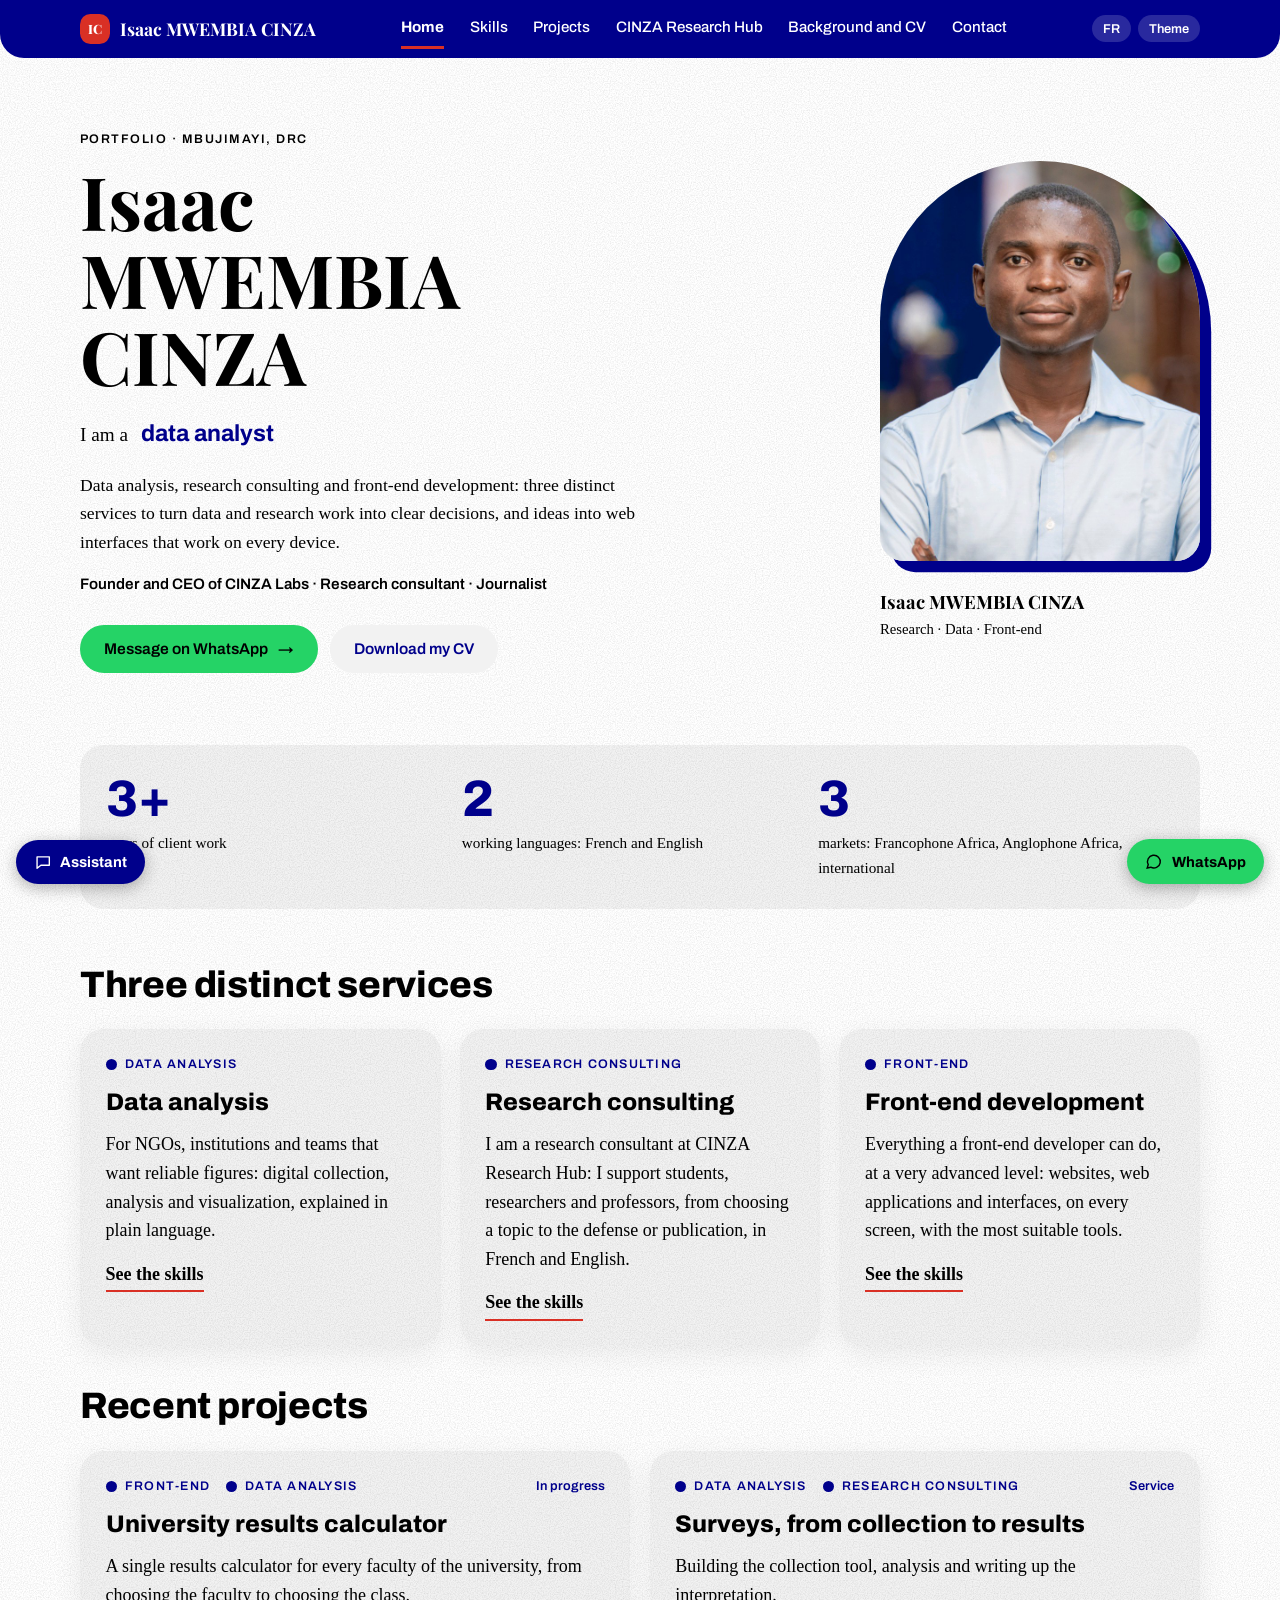
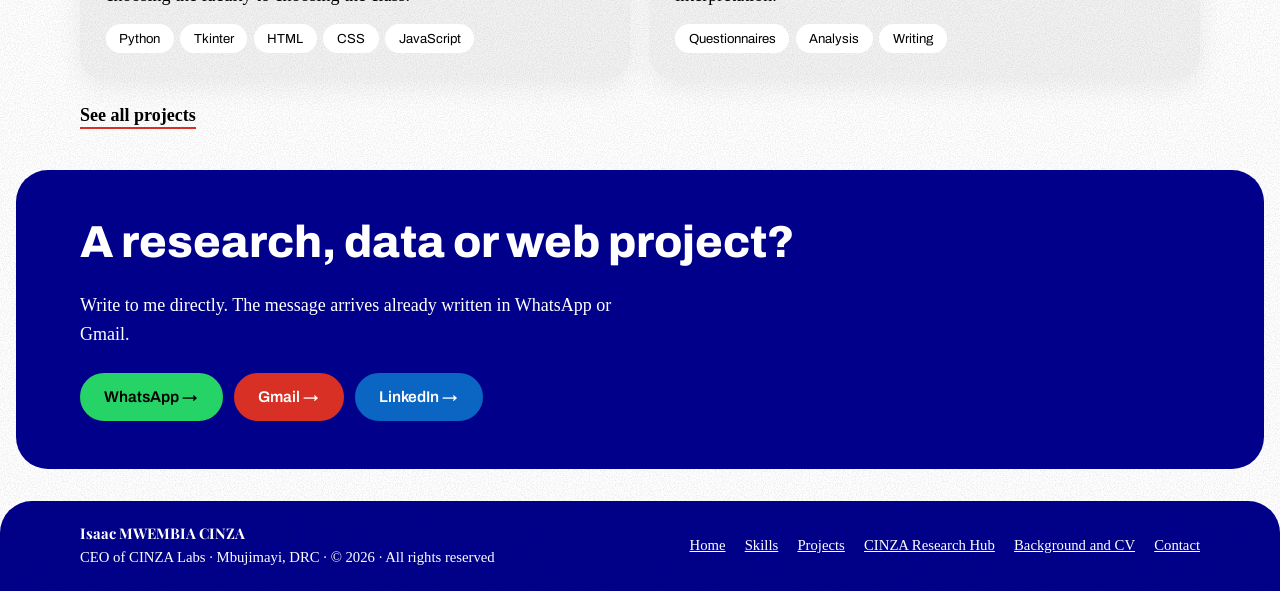
==== index.html @ 00ed7915 "Add files via upload This is my portfolio" ====
<!doctype html><html><head><meta charset=utf8><meta name=viewport content="width=device-width,initial-scale=1,viewport-fit=cover"><style>:root{color-scheme:light;box-sizing:border-box;padding-top:env(safe-area-inset-top,0px);padding-bottom:env(safe-area-inset-bottom,0px)}html{scroll-padding-top:env(safe-area-inset-top,0px)}body{margin:0;padding:0;font:14px -apple-system,BlinkMacSystemFont,sans-serif;background:#faf9f5;color:#141413}img{max-width:100%}[hidden]:not([hidden=until-found i]){display:none!important}</style></head><body>
<title>Portfolio Isaac MWEMBIA CINZA</title>
<link rel="stylesheet" href="https://fonts.googleapis.com/css2?family=Archivo:wght@500;700;800&family=Playfair+Display:wght@600;700;800&display=swap">
<link rel="stylesheet" href="style.css">
<div id="app" data-page="home">
<div id="site-header"></div>
<main class="wrap">
  <div class="hero">
    <div>
      <p class="label">Portfolio · Mbujimayi, <span data-l="fr">RDC</span><span data-l="en">DRC</span></p>
      <h1><span>Isaac</span><span>MWEMBIA</span><span>CINZA</span></h1>
      <p class="role-line"><span><span data-l="fr">Je suis</span><span data-l="en">I am a</span></span><b id="role" aria-live="polite"></b></p>
      <p class="lead"><span data-l="fr">Analyse de données, conseil en recherche et développement front-end : trois services distincts pour transformer des données et des travaux de recherche en décisions claires, et des idées en interfaces web accessibles sur tous les appareils.</span><span data-l="en">Data analysis, research consulting and front-end development: three distinct services to turn data and research work into clear decisions, and ideas into web interfaces that work on every device.</span></p>
      <p class="about-line"><span data-l="fr">Fondateur et CEO de CINZA Labs · Consultant en recherche · Journaliste</span><span data-l="en">Founder and CEO of CINZA Labs · Research consultant · Journalist</span></p>
      <div class="btn-row">
        <a class="btn wa" data-wa target="_blank" rel="noopener" href="https://wa.me/243808464837"><span data-l="fr">Écrire sur WhatsApp</span><span data-l="en">Message on WhatsApp</span> →</a>
        <a class="btn" href="parcours.html#cv"><span data-l="fr">Télécharger mon CV</span><span data-l="en">Download my CV</span></a>
      </div>
    </div>
    <figure class="portrait">
      <div class="frame">
        <img id="photo" src="photo.jpg" alt="Portrait d'Isaac MWEMBIA CINZA" hidden>
        <div class="ph" id="photo-ph"><svg viewBox="0 0 100 100" aria-hidden="true"><circle cx="50" cy="36" r="16"/><path d="M18 90c2-20 15-30 32-30s30 10 32 30"/></svg><span><span data-l="fr">Ta photo ici</span><span data-l="en">Your photo here</span></span></div>
      </div>
      <figcaption><b>Isaac MWEMBIA CINZA</b><span><span data-l="fr">Recherche · Données · Front-end</span><span data-l="en">Research · Data · Front-end</span></span></figcaption>
    </figure>
  </div>

  <div class="stats">
    <div class="stat"><b data-count="3" data-suffix="+">3+</b><span><span data-l="fr">ans de relation client</span><span data-l="en">years of client work</span></span></div>
    <div class="stat"><b data-count="2">2</b><span><span data-l="fr">langues de travail : français et anglais</span><span data-l="en">working languages: French and English</span></span></div>
    <div class="stat"><b data-count="3">3</b><span><span data-l="fr">marchés : Afrique francophone, Afrique anglophone, international</span><span data-l="en">markets: Francophone Africa, Anglophone Africa, international</span></span></div>
  </div>

  <section class="block">
    <h2><span data-l="fr">Trois services distincts</span><span data-l="en">Three distinct services</span></h2>
    <div class="grid" id="pole-cards"></div>
  </section>

  <section class="block">
    <h2><span data-l="fr">Projets récents</span><span data-l="en">Recent projects</span></h2>
    <div class="grid" id="featured"></div>
    <p style="margin-top:1.4rem"><a class="link-more" href="projets.html"><span data-l="fr">Voir tous les projets</span><span data-l="en">See all projects</span></a></p>
  </section>
</main>

<section class="band">
  <div class="wrap">
    <h2><span data-l="fr">Un projet de recherche, de données ou de web ?</span><span data-l="en">A research, data or web project?</span></h2>
    <p><span data-l="fr">Écris-moi directement. Le message arrive déjà rédigé dans WhatsApp ou dans Gmail.</span><span data-l="en">Write to me directly. The message arrives already written in WhatsApp or Gmail.</span></p>
    <div class="btn-row">
      <a class="btn wa" data-wa target="_blank" rel="noopener" href="https://wa.me/243808464837">WhatsApp →</a>
      <a class="btn gmail" data-mail target="_blank" rel="noopener" href="https://mail.google.com/mail/?view=cm&amp;fs=1&amp;to=isaaccinza730%40gmail.com">Gmail →</a>
      <a class="btn li" target="_blank" rel="noopener" href="https://www.linkedin.com/in/isaac-cinza1/">LinkedIn →</a>
    </div>
  </div>
</section>
<div id="site-footer"></div>
</div>
<script src="site.js"></script>

</body></html>
---- style.css ----
/* Isaac MWEMBIA CINZA portfolio. Color system: blue = structure, links, labels, buttons; red = thin accents only; black = all text on white (white on dark); WhatsApp and Gmail use their own brand colors. Navy bar like the WDD 130 course page. Square corners, no background pattern. */
:root {
  --bg: #FFFFFF;
  --grain: url("data:image/svg+xml;utf8,<svg xmlns='http://www.w3.org/2000/svg' width='220' height='220'><filter id='n' x='0' y='0' width='100%' height='100%'><feTurbulence type='fractalNoise' baseFrequency='0.85' numOctaves='2' stitchTiles='stitch'/><feColorMatrix values='0 0 0 0 0 0 0 0 0 0 0 0 0 0 0 0 0 0 0.9 -0.35'/></filter><rect width='100%' height='100%' filter='url(%23n)' opacity='0.2'/></svg>");
  --surface: #F2F2F2;
  --ink: #000000;
  --muted: #000000;
  --rule: #D0D0D0;
  --rule-strong: #000000;
  --blue: #00008B;
  --blue-solid: #00008B;
  --red: #D93025;
  --red-solid: #D93025;
  --bar: #00008B;
  --bar-ink: #FFFFFF;
  --wa: #25D366;
  --wa-hover: #1FBF5B;
  --gmail: #D93025;
  --linkedin: #0A66C2;
  --pole-front: #00008B;
  --pole-data: #00008B;
  --pole-research: #00008B;
  --font-display: "Archivo", "Helvetica Neue", Arial, sans-serif;
  --font-body: "Times New Roman", Times, "Liberation Serif", serif;
  --font-ui: "Archivo", "Helvetica Neue", Arial, sans-serif;
  --font-name: "Playfair Display", "Times New Roman", Times, serif;
  color-scheme: light;
}
@media (prefers-color-scheme: dark) {
  :root:not([data-theme="light"]) {
    --bg: #000000;
    --grain: url("data:image/svg+xml;utf8,<svg xmlns='http://www.w3.org/2000/svg' width='220' height='220'><filter id='n' x='0' y='0' width='100%' height='100%'><feTurbulence type='fractalNoise' baseFrequency='0.85' numOctaves='2' stitchTiles='stitch'/><feColorMatrix values='0 0 0 0 1 0 0 0 0 1 0 0 0 0 1 0 0 0 0.9 -0.35'/></filter><rect width='100%' height='100%' filter='url(%23n)' opacity='0.2'/></svg>");
    --surface: #141414;
    --ink: #FFFFFF;
    --muted: #FFFFFF;
    --rule: #3A3A3A;
    --rule-strong: #FFFFFF;
    --blue: #8C98FF;
    --blue-solid: #2B2BD0;
    --red: #FF6B5E;
    --pole-front: #8C98FF;
    --pole-data: #8C98FF;
    --pole-research: #8C98FF;
    color-scheme: dark;
  }
}
:root[data-theme="dark"] {
  --bg: #000000;
    --grain: url("data:image/svg+xml;utf8,<svg xmlns='http://www.w3.org/2000/svg' width='220' height='220'><filter id='n' x='0' y='0' width='100%' height='100%'><feTurbulence type='fractalNoise' baseFrequency='0.85' numOctaves='2' stitchTiles='stitch'/><feColorMatrix values='0 0 0 0 1 0 0 0 0 1 0 0 0 0 1 0 0 0 0.9 -0.35'/></filter><rect width='100%' height='100%' filter='url(%23n)' opacity='0.2'/></svg>");
  --surface: #141414;
  --ink: #FFFFFF;
  --muted: #FFFFFF;
  --rule: #3A3A3A;
  --rule-strong: #FFFFFF;
  --blue: #8C98FF;
  --blue-solid: #2B2BD0;
  --red: #FF6B5E;
  --pole-front: #8C98FF;
  --pole-data: #8C98FF;
  --pole-research: #8C98FF;
  color-scheme: dark;
}

*, *::before, *::after { box-sizing: border-box; }
:root { padding-top: env(safe-area-inset-top, 0px); padding-bottom: env(safe-area-inset-bottom, 0px); }
html { scroll-behavior: smooth; scroll-padding-top: 5rem; }
body {
  margin: 0;
  background: var(--bg);
  color: var(--ink);
  font-family: var(--font-body);
  font-size: 1.125rem;
  line-height: 1.6;
  padding-inline: 1rem;
  padding-block: 0;
}
img { max-width: 100%; }
[hidden] { display: none !important; }
html:not([lang="en"]) [data-l="en"] { display: none; }
html[lang="en"] [data-l="fr"] { display: none; }

h1, h2, h3 { font-family: var(--font-display); margin: 0; text-wrap: balance; line-height: 1.1; }
p { margin: 0; }
a { color: var(--blue); }
:focus-visible { outline: 3px solid var(--red); outline-offset: 2px; }
.wrap { width: 100%; max-width: 70rem; margin-inline: auto; }
.label { font-size: 0.78rem; font-weight: 600; letter-spacing: 0.12em; text-transform: uppercase; color: var(--muted); }

/* Header */
.bar {
  position: sticky;
  top: env(safe-area-inset-top, 0px);
  z-index: 40;
  margin-inline: -1rem;
  padding-inline: 1rem;
  background: var(--bar);
  color: var(--bar-ink);
}
.bar-in { display: flex; align-items: center; justify-content: space-between; gap: 0.8rem; min-height: 3.6rem; }
.brand { display: flex; align-items: center; gap: 0.6rem; color: var(--bar-ink); text-decoration: none; font-family: var(--font-display); font-weight: 800; font-size: 1.1rem; white-space: nowrap; }
.mark { width: 1.9rem; height: 1.9rem; background: var(--red-solid); color: #fff; display: grid; place-items: center; font-size: 0.8rem; font-weight: 800; }
.nav { display: none; position: absolute; left: 0; right: 0; top: 100%; background: var(--bar); padding: 0.4rem 1rem 1rem; border-top: 1px solid rgba(255, 255, 255, 0.25); }
.nav.open { display: grid; }
.nav a { color: #FFFFFF; text-decoration: none; font-weight: 500; padding: 0.7rem 0; border-bottom: 1px solid rgba(255, 255, 255, 0.15); }
.nav a:hover { text-decoration: underline; text-underline-offset: 0.3em; }
.nav a[aria-current="page"] { color: #fff; font-weight: 700; box-shadow: inset 0.35rem 0 0 var(--red-solid); padding-left: 0.9rem; }
.tools { display: flex; gap: 0.4rem; }
.tool { font: 600 0.8rem var(--font-body); color: var(--bar-ink); background: transparent; border: 1px solid rgba(255, 255, 255, 0.6); padding: 0.4rem 0.7rem; cursor: pointer; min-width: 2.4rem; }
.tool:hover { background: #fff; color: #00008B; border-color: #fff; }
@media (min-width: 68rem) {
  .menu-btn { display: none; }
  .nav { display: flex; position: static; background: transparent; padding: 0; border: 0; gap: 1.6rem; }
  .nav a { border: 0; padding: 0.4rem 0; border-bottom: 3px solid transparent; font-size: 0.95rem; }
  .nav a[aria-current="page"] { box-shadow: none; padding-left: 0; border-bottom-color: var(--red-solid); }
}

/* Buttons */
.btn { display: inline-flex; align-items: center; gap: 0.6rem; padding: 0.85rem 1.4rem; font: 600 0.97rem var(--font-body); text-decoration: none; border: 2px solid var(--blue); color: var(--blue); background: transparent; cursor: pointer; }
.btn:hover { background: var(--blue-solid); color: #fff; border-color: var(--blue-solid); }
.btn.red { background: var(--red-solid); color: var(--on-red); border-color: var(--red-solid); }
.btn.red:hover { filter: brightness(1.1); background: var(--red-solid); }
.btn.blue { background: var(--blue-solid); color: #fff; border-color: var(--blue-solid); }
.btn.blue:hover { filter: brightness(1.15); }
.btn.white { background: #fff; color: #00008B; border-color: #fff; }
.btn.ghost-white { color: #fff; border-color: #fff; }
.btn.ghost-white:hover { background: #fff; color: #00008B; }
.btn[aria-disabled="true"] { opacity: 0.55; cursor: default; border-style: dashed; }
.btn-row { display: flex; flex-wrap: wrap; gap: 0.7rem; }

/* Sections */
.page-head { padding-block: 3rem 2rem; border-bottom: 1px solid var(--rule); margin-bottom: 2.5rem; }
.page-head h1 { font-size: clamp(2.2rem, 7vw, 3.8rem); font-weight: 800; letter-spacing: -0.02em; margin-top: 0.6rem; }
.page-head h1::after { content: ""; display: block; width: 4rem; height: 5px; background: var(--red-solid); margin-top: 1rem; }
.page-head p { margin-top: 1rem; max-width: 40rem; color: var(--muted); font-size: 1.08rem; }
.block { padding-block: 0 3.5rem; }
.block > h2 { font-size: clamp(1.6rem, 4.5vw, 2.3rem); font-weight: 800; letter-spacing: -0.01em; margin-bottom: 1.5rem; }

/* Home hero */
.hero { display: grid; gap: 2.5rem; padding-block: 3rem 3.5rem; }
@media (min-width: 58rem) { .hero { grid-template-columns: 1.4fr 1fr; align-items: center; gap: 4rem; padding-block: 4.5rem; } }
.hero h1 { font-size: clamp(2.4rem, 11vw, 4.8rem); font-weight: 800; letter-spacing: -0.02em; line-height: 1; margin-block: 0.8rem 1.3rem; }
.hero h1 span { display: block; }
.role-line { display: flex; flex-wrap: wrap; gap: 0.4rem 0.8rem; align-items: baseline; font-size: 1.2rem; }
.role-line b { font-family: var(--font-display); font-weight: 700; color: var(--blue); font-size: 1.45rem; min-height: 1.5em; }
.lead { margin-top: 1.2rem; max-width: 36rem; color: var(--muted); font-size: 1.1rem; }
.lead strong { color: var(--ink); font-weight: 600; }
.hero .btn-row { margin-top: 1.8rem; }
.portrait { margin: 0; width: 100%; max-width: 20rem; justify-self: start; }
@media (min-width: 58rem) { .portrait { justify-self: end; } }
.portrait .frame { position: relative; aspect-ratio: 4 / 5; max-width: 100%; background: var(--surface); box-shadow: 0.7rem 0.7rem 0 var(--blue-solid); border: 2px solid var(--ink); display: grid; overflow: hidden; }
.portrait img { grid-area: 1 / 1; width: 100%; height: 100%; object-fit: cover; object-position: 50% 18%; display: block; }
.portrait .ph { grid-area: 1 / 1; display: grid; place-content: center; text-align: center; gap: 0.5rem; padding: 1.5rem; color: var(--muted); font-size: 0.9rem; }
.portrait .ph svg { width: 4.5rem; margin-inline: auto; stroke: var(--blue); fill: none; stroke-width: 1.6; }
.portrait figcaption { margin-top: 1.6rem; display: grid; gap: 0.1rem; }
.portrait figcaption b { font-family: var(--font-display); font-size: 1.15rem; }
.portrait figcaption span { color: var(--muted); font-size: 0.92rem; }

/* Stats */
.stats { display: grid; grid-template-columns: repeat(auto-fit, minmax(min(13rem, 100%), 1fr)); border-block: 2px solid var(--ink); margin-bottom: 3.5rem; }
.stat { padding: 1.4rem 1.2rem 1.4rem 0; }
.stat b { display: block; font-family: var(--font-display); font-size: 3.2rem; font-weight: 800; line-height: 1; color: var(--blue); font-variant-numeric: tabular-nums; }
.stat span { display: block; margin-top: 0.4rem; color: var(--muted); font-size: 0.95rem; }

/* Cards */
.grid { display: grid; gap: 1.2rem; grid-template-columns: repeat(auto-fit, minmax(min(17rem, 100%), 1fr)); }
.card { background: var(--surface); border: 1px solid var(--rule); padding: 1.6rem; display: grid; gap: 0.9rem; align-content: start; min-width: 0; }
.card h3 { font-size: 1.5rem; font-weight: 800; }
.card p { color: var(--muted); }
.tag { display: inline-flex; align-items: center; gap: 0.5rem; font-size: 0.78rem; font-weight: 600; letter-spacing: 0.1em; text-transform: uppercase; color: var(--c); }
.tag::before { content: ""; width: 0.7rem; height: 0.7rem; background: var(--c); }
.c-front { --c: var(--pole-front); }
.c-data { --c: var(--pole-data); }
.c-research { --c: var(--pole-research); }
.link-more { justify-self: start; font-weight: 600; text-decoration: none; border-bottom: 2px solid var(--red-solid); color: var(--ink); padding-bottom: 0.1rem; }
.link-more:hover { color: var(--blue); }
.chips { list-style: none; margin: 0; padding: 0; display: flex; flex-wrap: wrap; gap: 0.4rem; }
.chips li { font-size: 0.82rem; border: 1px solid var(--rule); background: var(--bg); padding: 0.2rem 0.6rem; }

/* Band */
.band { background: var(--bar); color: var(--bar-ink); margin-inline: -1rem; padding: 3rem 1rem; }
.band .wrap { display: grid; gap: 1.5rem; }
.band h2 { font-size: clamp(1.8rem, 5vw, 2.8rem); font-weight: 800; }
.band p { color: #FFFFFF; max-width: 36rem; }

/* Skills */
.pole-sec { display: grid; gap: 1.6rem; padding-block: 2rem 2.5rem; border-top: 1px solid var(--rule); scroll-margin-top: 5rem; }
@media (min-width: 58rem) { .pole-sec { grid-template-columns: 1fr 1.4fr; gap: 4rem; } }
.pole-sec h2 { font-size: clamp(1.8rem, 5vw, 2.6rem); font-weight: 800; color: var(--c); margin-block: 0.6rem 0.8rem; }
.pole-sec p { color: var(--muted); }
.level { display: inline-flex; gap: 0.7rem; align-items: center; margin-top: 1rem; font-weight: 600; font-size: 0.9rem; }
.level i { display: inline-flex; gap: 3px; }
.level i b { width: 0.8rem; height: 0.8rem; background: var(--c); }
.skills { list-style: none; margin: 0; padding: 0; border-top: 2px solid var(--ink); }
.skill { display: grid; grid-template-columns: 1fr auto; gap: 0.3rem 1rem; align-items: center; padding: 0.85rem 0; border-bottom: 1px solid var(--rule); }
.skill .lvl { grid-column: 1 / -1; color: var(--muted); font-size: 0.85rem; }
.bars { display: inline-flex; gap: 4px; }
.bars i { width: 1.4rem; height: 0.6rem; border: 1.5px solid var(--c); }
.bars i.on { background: var(--c); }
@media (min-width: 40rem) { .skill { grid-template-columns: 1fr auto 8rem; } .skill .lvl { grid-column: auto; text-align: right; } }

/* Projects */
.filters { display: flex; flex-wrap: wrap; gap: 0.5rem; margin-bottom: 1.6rem; }
.filters button { font: 600 0.9rem var(--font-body); background: transparent; color: var(--ink); border: 2px solid var(--ink); padding: 0.5rem 1.1rem; cursor: pointer; }
.filters button[aria-pressed="true"] { background: var(--blue-solid); border-color: var(--blue-solid); color: #fff; }
.project .meta { display: flex; flex-wrap: wrap; gap: 0.4rem 1rem; align-items: center; }
.project .status { margin-left: auto; font-size: 0.8rem; font-weight: 600; color: var(--blue); }
.more { justify-self: start; background: transparent; border: 0; border-bottom: 2px solid var(--red-solid); color: var(--ink); font: 600 0.9rem var(--font-body); padding: 0 0 0.1rem; cursor: pointer; }
.detail { border-top: 1px solid var(--rule); padding-top: 0.9rem; }
.detail ul { margin: 0; padding-left: 1.1rem; display: grid; gap: 0.4rem; color: var(--muted); }

/* Lists and timeline */
.two { display: grid; gap: 2.5rem; }
@media (min-width: 58rem) { .two { grid-template-columns: 1.5fr 1fr; gap: 4rem; } .two.even { grid-template-columns: 1fr 1fr; } }
.rows { list-style: none; margin: 0; padding: 0; border-top: 2px solid var(--ink); }
.rows > li { padding: 1.1rem 0; border-bottom: 1px solid var(--rule); display: grid; gap: 0.15rem 1.5rem; min-width: 0; }
@media (min-width: 40rem) { .rows.timeline > li { grid-template-columns: 9.5rem 1fr; } }
.when { font-size: 0.85rem; font-weight: 600; color: var(--blue); }
.rows h3 { font-size: 1.2rem; font-weight: 700; }
.rows .where { color: var(--blue); font-weight: 500; }
.rows p { color: var(--muted); font-size: 0.95rem; margin-top: 0.2rem; }
.rows small { display: block; color: var(--muted); font-size: 0.85rem; }
.side-title { font-size: 1.3rem; font-weight: 800; margin-bottom: 0.9rem; }
.side-title:not(:first-child) { margin-top: 2.2rem; }

/* CV */
.cv-grid { display: grid; gap: 1.2rem; grid-template-columns: repeat(auto-fit, minmax(min(16rem, 100%), 1fr)); }
.cv-note { margin-top: 1rem; color: var(--muted); font-size: 0.95rem; min-height: 1.4em; }

/* CINZA */
.process { list-style: none; margin: 0; padding: 0; display: grid; gap: 1.2rem; grid-template-columns: repeat(auto-fit, minmax(min(12rem, 100%), 1fr)); counter-reset: step; }
.process li { border-top: 2px solid var(--ink); padding-top: 0.9rem; }
.process li::before { counter-increment: step; content: counter(step); display: inline-grid; place-items: center; width: 1.8rem; height: 1.8rem; background: var(--red-solid); color: #fff; font-weight: 700; margin-bottom: 0.6rem; }
.process b { display: block; font-family: var(--font-display); font-size: 1.2rem; }
.process p { color: var(--muted); font-size: 0.95rem; }

/* Contact */
.composer { background: var(--surface); border: 1px solid var(--rule); padding: 1.5rem; display: grid; gap: 1rem; }
.composer label { display: grid; gap: 0.35rem; font-weight: 600; font-size: 0.9rem; }
.composer input, .composer select, .composer textarea { width: 100%; font: 400 1rem var(--font-body); color: var(--ink); background: var(--bg); border: 1px solid var(--ink); padding: 0.7rem 0.8rem; border-radius: 0; }
.composer textarea { min-height: 7rem; resize: vertical; }
.channels { border-top: 2px solid var(--ink); align-self: start; }
.channel { display: grid; grid-template-columns: 1fr auto; gap: 0.2rem 1rem; align-items: center; padding: 1.1rem 0; border-bottom: 1px solid var(--rule); min-width: 0; }
.channel .label { grid-column: 1 / -1; }
.channel a.v { font-family: var(--font-display); font-weight: 800; font-size: clamp(1.3rem, 4.5vw, 1.8rem); text-decoration: none; color: var(--blue); overflow-wrap: anywhere; min-width: 0; line-height: 1.15; }

.copy { font: 600 0.8rem var(--font-body); background: transparent; color: var(--ink); border: 1px solid var(--ink); padding: 0.4rem 0.8rem; cursor: pointer; }
.copy:hover { background: var(--ink); color: var(--bg); }

/* Footer */
.foot { margin-top: 3rem; margin-inline: -1rem; padding: 2rem 1rem calc(5.5rem + env(safe-area-inset-bottom, 0px)); background: var(--surface); border-top: 4px solid var(--red-solid); }
.foot .wrap { display: flex; flex-wrap: wrap; justify-content: space-between; gap: 1rem 2rem; color: var(--muted); font-size: 0.92rem; }
.foot nav { display: flex; flex-wrap: wrap; gap: 0.4rem 1.2rem; }
.foot a { color: var(--ink); }

/* WhatsApp button */
.fab { position: fixed; right: 0; bottom: 0; z-index: 50; padding: 0 1rem calc(1rem + env(safe-area-inset-bottom, 0px)) 0; pointer-events: none; }
.fab a { pointer-events: auto; display: inline-flex; align-items: center; gap: 0.55rem; background: var(--wa); color: #000000; text-decoration: none; padding: 0.8rem 1.1rem; font: 700 0.92rem var(--font-body); box-shadow: 0 4px 16px rgba(0, 0, 0, 0.3); }
.fab svg { width: 1.2rem; height: 1.2rem; stroke: #000000; fill: none; stroke-width: 1.8; }

@media (prefers-reduced-motion: reduce) { html { scroll-behavior: auto; } }

/* Brand buttons */
.btn.wa { background: var(--wa); border-color: var(--wa); color: #000000; }
.btn.wa:hover { background: var(--wa-hover); border-color: var(--wa-hover); color: #000000; }
.btn.gmail { background: var(--gmail); border-color: var(--gmail); color: #FFFFFF; }
.btn.gmail:hover { filter: brightness(1.1); background: var(--gmail); color: #FFFFFF; }
.channel[data-brand="wa"] { --brand: var(--wa); }
.channel[data-brand="gmail"] { --brand: var(--gmail); }
.channel[data-brand="li"] { --brand: var(--linkedin); }
.channel .label::before { content: ""; display: inline-block; width: 0.75rem; height: 0.75rem; margin-right: 0.5rem; background: var(--brand, var(--blue)); }
.channel a.v:hover { text-decoration: underline; color: var(--blue); }
@media (max-width: 40rem) {
  .brand span:last-child { white-space: normal; line-height: 1.1; font-size: 0.85rem; max-width: 8rem; }
  .tool { padding: 0.35rem 0.5rem; font-size: 0.75rem; min-width: 0; }
  .bar-in { gap: 0.5rem; }
}

/* Times New Roman for reading text; Archivo for headings, navigation, buttons and small labels */
.btn, .tool, .filters button, .more, .copy, .fab a, .label, .tag, .when, .nav a, .status, .chips li, .composer label, .brand { font-family: var(--font-ui); }

/* Curves: rounded shapes and soft fills instead of hard frames */
:root { --r: 1.5rem; --r-sm: 0.9rem; }
.bar, .nav { border-radius: 0 0 1.5rem 1.5rem; }
.mark { border-radius: 0.65rem; }
.tool { border: 0; border-radius: 999px; background: rgba(255, 255, 255, 0.16); }
.tool:hover { background: #FFFFFF; color: #00008B; }
.btn { border: 2px solid transparent; border-radius: 999px; background: var(--surface); color: var(--blue); }
.btn:hover { background: var(--blue-solid); border-color: var(--blue-solid); color: #FFFFFF; }
.btn[aria-disabled="true"] { border-style: solid; }
.card, .composer { border: 0; border-radius: var(--r); box-shadow: 0 8px 28px rgba(0, 0, 0, 0.07); }
.portrait .frame { border: 0; border-radius: 10rem 10rem 1.5rem 1.5rem; }
.stats { border: 0; background: var(--surface); border-radius: var(--r); padding: 0.4rem 1.6rem; }
.page-head { border-bottom: 0; padding-bottom: 1rem; margin-bottom: 1.5rem; }
.page-head h1::after { border-radius: 999px; }
.rows, .skills, .channels { border-top: 0; }
.filters button { border: 0; border-radius: 999px; background: var(--surface); }
.chips li { border: 0; border-radius: 999px; background: var(--bg); padding: 0.25rem 0.85rem; }
.tag::before, .channel .label::before, .process li::before, .level i b { border-radius: 50%; }
.bars i { border-radius: 999px; }
.process li { border-top: 0; background: var(--surface); border-radius: var(--r); padding: 1.3rem; }
.composer input, .composer select, .composer textarea { border: 1px solid var(--rule); border-radius: var(--r-sm); }
.copy { border: 0; border-radius: 999px; background: var(--surface); padding: 0.45rem 0.95rem; }
.copy:hover { background: var(--ink); color: var(--bg); }
.band { margin-inline: 0; border-radius: 2rem; padding: 3rem 1.5rem; }
.foot { border-top: 0; border-radius: 2rem 2rem 0 0; }
.fab a { border-radius: 999px; }

/* Paper grain (save-the-date feel) and the name in an elegant serif */
body { background-color: var(--bg); background-image: var(--grain); }
.card, .composer, .stats, .process li, .foot { background-image: var(--grain); }
.brand, .hero h1, .portrait figcaption b, .foot b { font-family: var(--font-name); }
.brand { font-weight: 700; }
.hero h1 { font-weight: 700; letter-spacing: 0; line-height: 1.05; }
.btn.li { background: var(--linkedin); border-color: var(--linkedin); color: #FFFFFF; }
.btn.li:hover { filter: brightness(0.9); background: var(--linkedin); color: #FFFFFF; }

/* Services layout, compact footer */
.pole-sec { grid-template-columns: 1fr; }
@media (min-width: 58rem) { .pole-sec { grid-template-columns: 1fr 1.3fr; } }
.mini { font-family: var(--font-ui); font-size: 0.78rem; font-weight: 700; letter-spacing: 0.12em; text-transform: uppercase; margin: 1.5rem 0 0.5rem; }
.pole-sec .rows h3 { font-size: 1.1rem; }
.note { margin-top: 1.2rem; padding: 1rem 1.2rem; background: var(--surface); border-radius: var(--r-sm); font-size: 1rem; }
.about-line { margin-top: 1rem; font-family: var(--font-ui); font-weight: 600; font-size: 0.95rem; }
.logo-card { background: #FFFFFF; border-radius: var(--r); padding: 1rem 1.4rem; max-width: 22rem; box-shadow: 0 8px 28px rgba(0, 0, 0, 0.07); }
.logo-card img { display: block; width: 100%; height: auto; }
.foot { margin-top: 2rem; padding: 1.3rem 1rem; }
.foot .wrap { font-size: 0.92rem; gap: 0.6rem 2rem; align-items: center; }
.block { padding-block: 0 2.5rem; }
.fab { transition: opacity 0.2s; }
.fab.hide { opacity: 0; }
.fab.hide a { pointer-events: none; }

/* Footer navy, robust layout */
.foot { background-color: var(--bar); color: #fff; border-top: 0; }
.foot .wrap, .foot a, .foot b { color: #fff; }
.foot a:hover { text-decoration: underline; }
html { -webkit-text-size-adjust: 100%; }
body { overflow-x: hidden; }
img, svg, video, canvas { max-width: 100%; height: auto; }
.grid > *, .wrap > *, .card, .hero > *, .foot .wrap > * { min-width: 0; }
h1, h2, h3, p, li, a, .btn, .chip { overflow-wrap: anywhere; }
.btn { max-width: 100%; white-space: normal; }
.hero h1 { font-size: clamp(2.2rem, 9vw, 4.6rem); }
.btn-row, .row, .actions { flex-wrap: wrap; }
@media (max-width: 22rem) { .wrap { padding-inline: 0.75rem; } .foot nav { gap: 0.3rem 0.8rem; } }

/* Assistant */
.ai-btn { position: fixed; left: 1rem; bottom: calc(1rem + env(safe-area-inset-bottom, 0px)); z-index: 55; display: inline-flex; align-items: center; gap: 0.5rem; background: var(--bar); color: #FFFFFF; border: 0; border-radius: 999px; padding: 0.8rem 1.1rem; font: 700 0.92rem var(--font-ui); box-shadow: 0 4px 16px rgba(0, 0, 0, 0.3); cursor: pointer; }
.ai-btn svg { width: 1.15rem; height: 1.15rem; fill: none; stroke: #FFFFFF; stroke-width: 1.8; stroke-linejoin: round; }
.ai-btn:focus-visible, .ai-chip:focus-visible, .ai-send:focus-visible, .ai-x:focus-visible, .ai-form input:focus-visible { outline: 3px solid var(--blue); outline-offset: 2px; }
.ai-panel { position: fixed; left: 1rem; bottom: calc(4.6rem + env(safe-area-inset-bottom, 0px)); z-index: 60; width: min(24rem, calc(100vw - 2rem)); max-height: min(34rem, calc(100vh - 7rem)); display: flex; flex-direction: column; background: var(--bg); color: var(--ink); border: 2px solid var(--bar); border-radius: 1.5rem; box-shadow: 0 12px 40px rgba(0, 0, 0, 0.35); overflow: hidden; }
.ai-panel[hidden] { display: none; }
.ai-head { display: flex; align-items: center; justify-content: space-between; gap: 0.6rem; background: var(--bar); color: #FFFFFF; padding: 0.8rem 1rem; font-family: var(--font-ui); }
.ai-head b { display: block; font-size: 1rem; }
.ai-head small { display: block; font-size: 0.78rem; opacity: 0.9; }
.ai-x { flex: none; width: 2.2rem; height: 2.2rem; border-radius: 50%; border: 0; background: rgba(255, 255, 255, 0.18); color: #FFFFFF; font-size: 1.4rem; line-height: 1; cursor: pointer; }
.ai-log { flex: 1 1 auto; min-height: 6rem; overflow-y: auto; padding: 0.9rem; display: flex; flex-direction: column; gap: 0.6rem; }
.ai-msg { max-width: 88%; padding: 0.6rem 0.85rem; border-radius: 1.1rem; font-size: 0.98rem; line-height: 1.45; overflow-wrap: anywhere; white-space: pre-wrap; }
.ai-msg.bot { align-self: flex-start; background: var(--surface); color: var(--ink); border-bottom-left-radius: 0.3rem; }
.ai-msg.user { align-self: flex-end; background: var(--bar); color: #FFFFFF; border-bottom-right-radius: 0.3rem; }
.ai-msg.typing { opacity: 0.6; }
.ai-chips { display: flex; flex-wrap: wrap; gap: 0.4rem; padding: 0 0.9rem 0.6rem; }
.ai-chip { border: 1.5px solid var(--blue); background: transparent; color: var(--ink); border-radius: 999px; padding: 0.35rem 0.75rem; font: 600 0.8rem var(--font-ui); cursor: pointer; }
.ai-form { display: flex; gap: 0.5rem; padding: 0.6rem 0.9rem; border-top: 1px solid var(--rule); }
.ai-form input { flex: 1 1 auto; min-width: 0; border: 1.5px solid var(--rule); background: var(--bg); color: var(--ink); border-radius: 999px; padding: 0.55rem 0.9rem; font: 1rem var(--font-body); }
.ai-send { flex: none; border: 0; background: var(--bar); color: #FFFFFF; border-radius: 999px; padding: 0.55rem 1rem; font: 700 0.85rem var(--font-ui); cursor: pointer; }
.ai-send:disabled { opacity: 0.5; }
.ai-act { padding: 0 0.9rem 0.4rem; }
.ai-wa { display: inline-flex; align-items: center; gap: 0.4rem; background: var(--wa); color: #000000; text-decoration: none; border-radius: 999px; padding: 0.45rem 0.9rem; font: 700 0.82rem var(--font-ui); }
.ai-note { margin: 0; padding: 0.3rem 0.9rem 0.8rem; font-size: 0.74rem; line-height: 1.35; }
@media (max-width: 26rem) { .ai-btn .ai-lbl { display: none; } .ai-btn { padding: 0.8rem; } }
@media (max-height: 30rem) { .ai-panel { max-height: calc(100vh - 5.5rem); } .ai-note, .ai-chips { display: none; } }
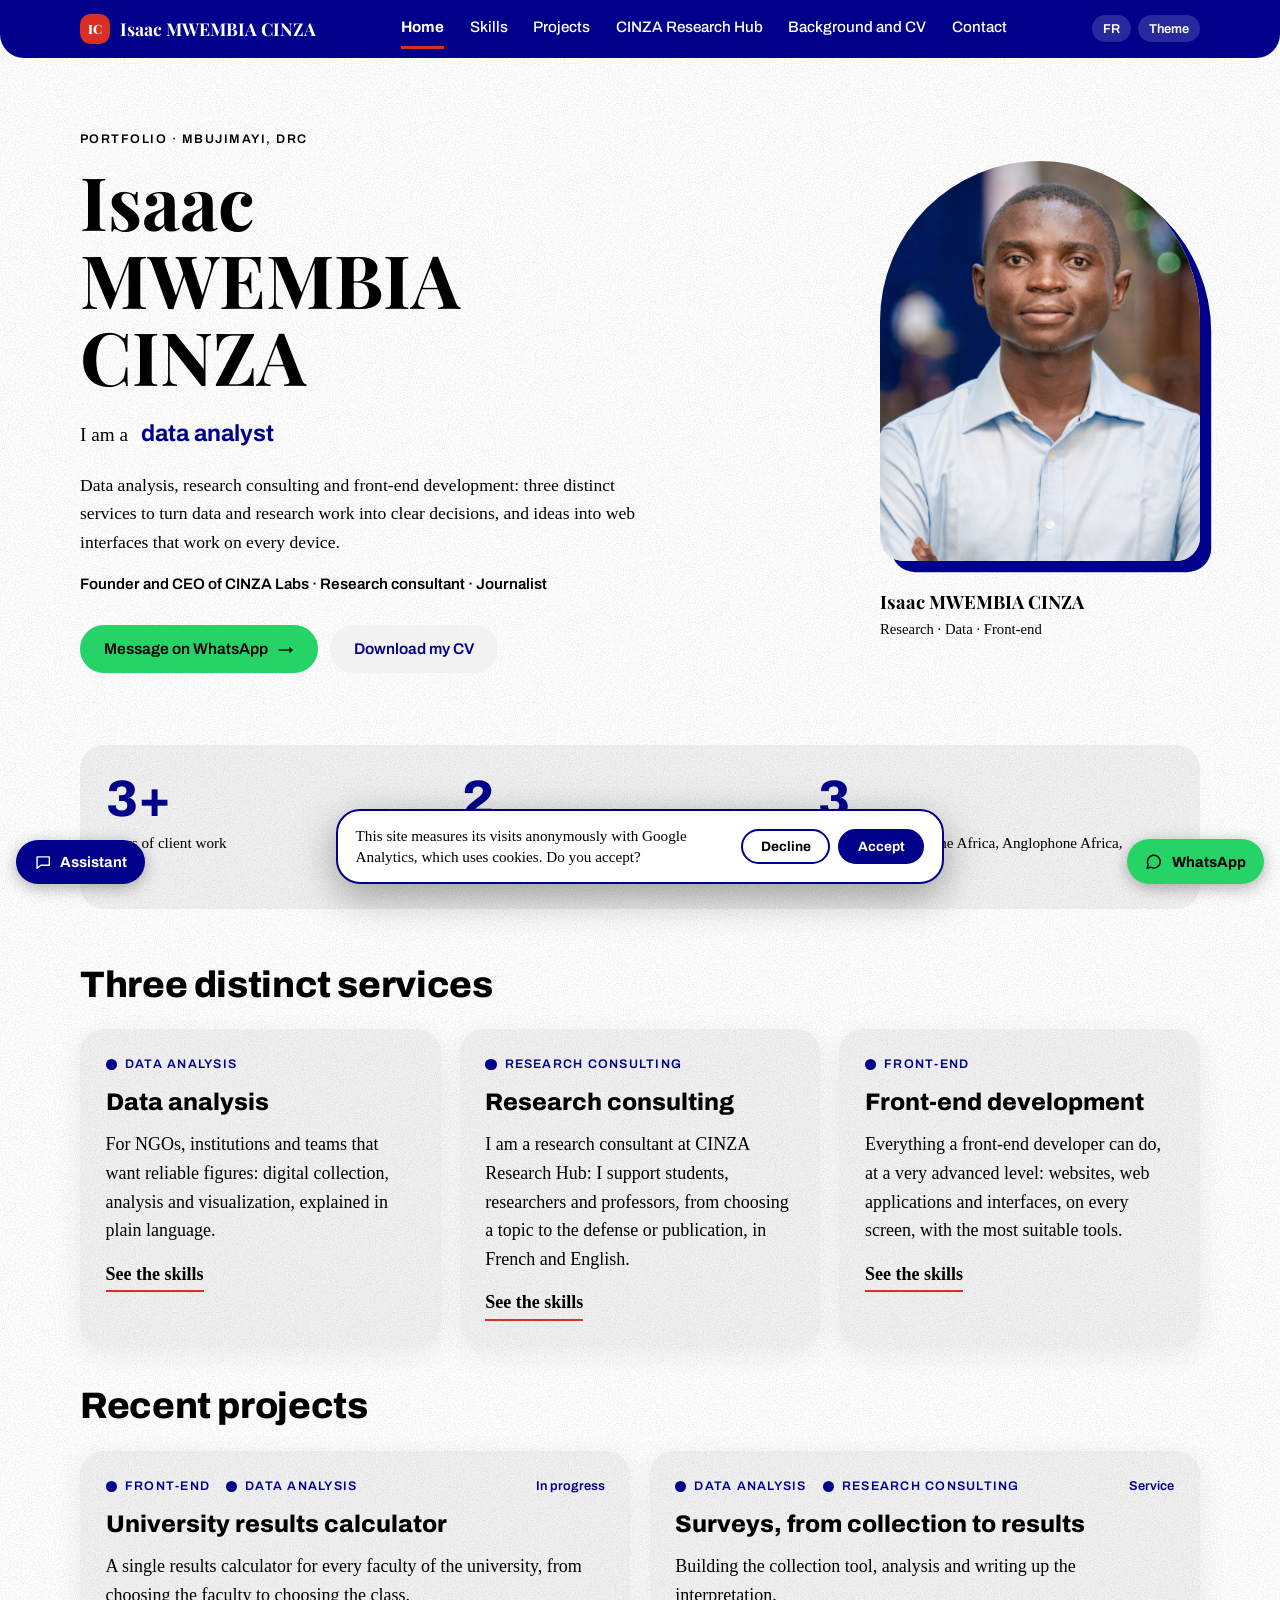
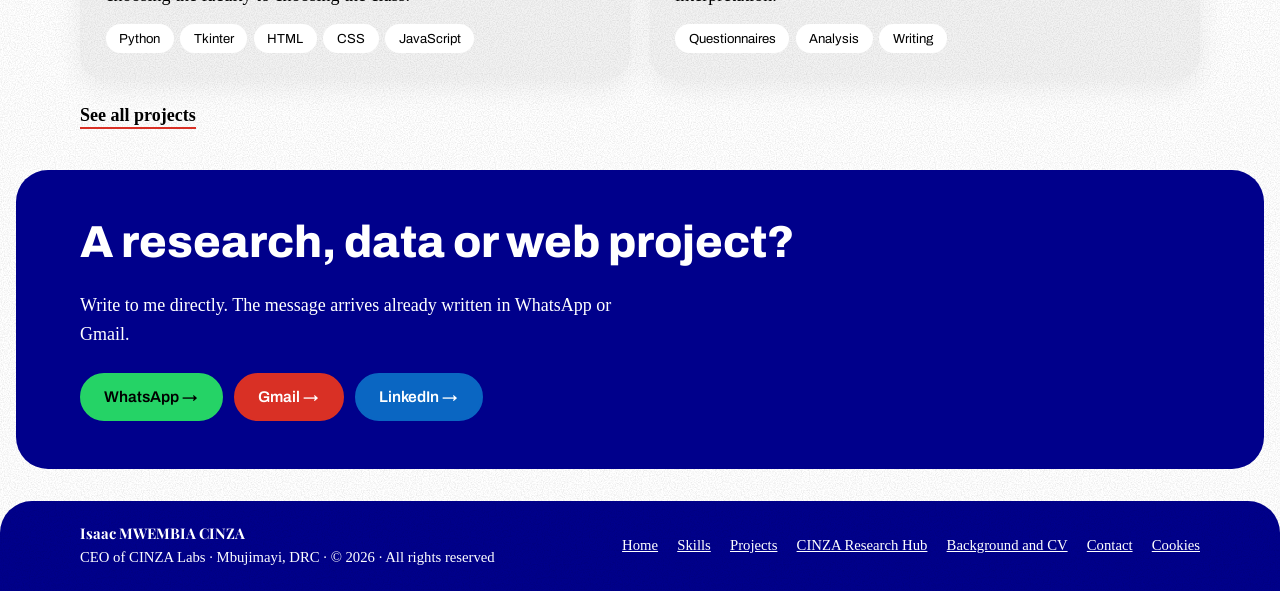
==== commit 7ec8b6c7: "Add files via upload Référencement" ====
--- a/index.html
+++ b/index.html
@@ -1,7 +1,15 @@
-<!doctype html><html><head><meta charset=utf8><meta name=viewport content="width=device-width,initial-scale=1,viewport-fit=cover"><style>:root{color-scheme:light;box-sizing:border-box;padding-top:env(safe-area-inset-top,0px);padding-bottom:env(safe-area-inset-bottom,0px)}html{scroll-padding-top:env(safe-area-inset-top,0px)}body{margin:0;padding:0;font:14px -apple-system,BlinkMacSystemFont,sans-serif;background:#faf9f5;color:#141413}img{max-width:100%}[hidden]:not([hidden=until-found i]){display:none!important}</style></head><body>
-<title>Portfolio Isaac MWEMBIA CINZA</title>
+<!doctype html>
+<html lang="fr"><head><meta charset="utf-8"><meta name="viewport" content="width=device-width,initial-scale=1,viewport-fit=cover">
+<title>Isaac MWEMBIA CINZA · Analyse de données, conseil en recherche, front-end</title>
+<meta name="description" content="Isaac MWEMBIA CINZA : analyse de données, conseil en recherche et développement front-end. Portfolio bilingue français / anglais, Mbujimayi, RDC.">
+<link rel="canonical" href="https://isaac-cinza.github.io/isaac-cinza/">
+<link rel="icon" href="favicon.svg" type="image/svg+xml">
+<meta property="og:type" content="website"><meta property="og:site_name" content="Isaac MWEMBIA CINZA"><meta property="og:title" content="Isaac MWEMBIA CINZA · Analyse de données, conseil en recherche, front-end"><meta property="og:description" content="Isaac MWEMBIA CINZA : analyse de données, conseil en recherche et développement front-end. Portfolio bilingue français / anglais, Mbujimayi, RDC."><meta property="og:url" content="https://isaac-cinza.github.io/isaac-cinza/"><meta property="og:image" content="https://isaac-cinza.github.io/isaac-cinza/og.png"><meta property="og:image:width" content="1200"><meta property="og:image:height" content="630">
+<meta name="twitter:card" content="summary_large_image">
+<script type="application/ld+json">{"@context": "https://schema.org", "@type": "Person", "name": "Isaac MWEMBIA CINZA", "jobTitle": "Consultant en recherche, analyste de données, développeur front-end", "url": "https://isaac-cinza.github.io/isaac-cinza/", "image": "https://isaac-cinza.github.io/isaac-cinza/photo.jpg", "sameAs": ["https://www.linkedin.com/in/isaac-cinza1/"], "address": {"@type": "PostalAddress", "addressLocality": "Mbujimayi", "addressCountry": "CD"}, "worksFor": {"@type": "Organization", "name": "CINZA Labs"}}</script>
 <link rel="stylesheet" href="https://fonts.googleapis.com/css2?family=Archivo:wght@500;700;800&family=Playfair+Display:wght@600;700;800&display=swap">
 <link rel="stylesheet" href="style.css">
+</head><body>
 <div id="app" data-page="home">
 <div id="site-header"></div>
 <main class="wrap">
@@ -59,4 +67,4 @@
 </div>
 <script src="site.js"></script>
 
-</body></html>+</body></html>
--- a/style.css
+++ b/style.css
@@ -370,3 +370,13 @@
 .ai-note { margin: 0; padding: 0.3rem 0.9rem 0.8rem; font-size: 0.74rem; line-height: 1.35; }
 @media (max-width: 26rem) { .ai-btn .ai-lbl { display: none; } .ai-btn { padding: 0.8rem; } }
 @media (max-height: 30rem) { .ai-panel { max-height: calc(100vh - 5.5rem); } .ai-note, .ai-chips { display: none; } }
+
+/* Consentement cookies */
+.consent { position: fixed; left: 1rem; right: 1rem; bottom: calc(1rem + env(safe-area-inset-bottom, 0px)); z-index: 90; max-width: 38rem; margin-inline: auto; display: flex; flex-wrap: wrap; align-items: center; justify-content: space-between; gap: 0.7rem 1rem; background: var(--bg); color: var(--ink); border: 2px solid var(--bar); border-radius: 1.5rem; padding: 0.9rem 1.1rem; box-shadow: 0 12px 40px rgba(0, 0, 0, 0.35); font-size: 0.95rem; line-height: 1.4; }
+.consent p { flex: 1 1 16rem; min-width: 0; }
+.consent-btns { display: flex; gap: 0.5rem; flex-wrap: wrap; }
+.consent button { border-radius: 999px; padding: 0.5rem 1.1rem; font: 700 0.85rem var(--font-ui); cursor: pointer; border: 2px solid var(--bar); }
+.consent-yes { background: var(--bar); color: #FFFFFF; }
+.consent-no { background: transparent; color: var(--ink); }
+.consent button:focus-visible { outline: 3px solid var(--blue); outline-offset: 2px; }
+.cookie-link { background: none; border: 0; padding: 0; color: #FFFFFF; font: inherit; text-decoration: underline; cursor: pointer; }
